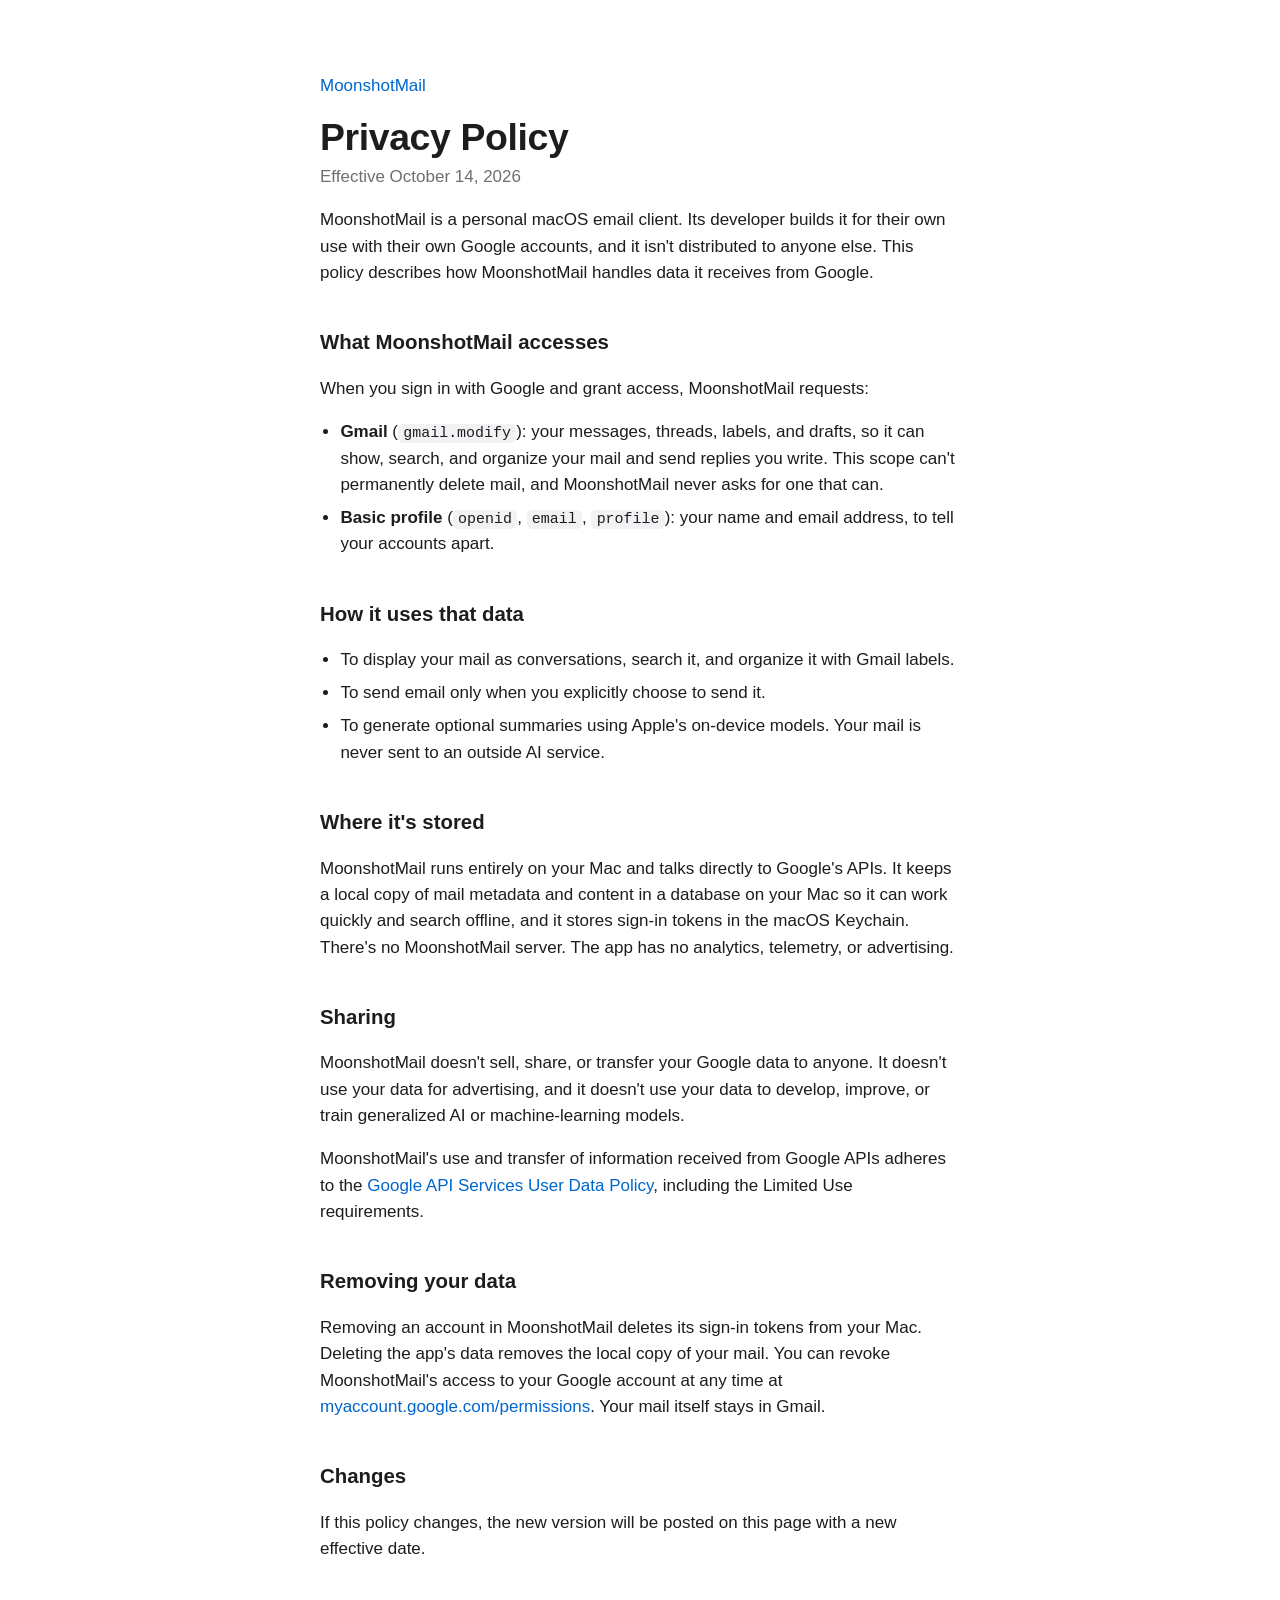
==== privacy.html @ cb2d20f4 "Add MoonshotMail home page and privacy policy Co-Authored-By: Claude Opus 5.5 <noreply@anthropic.com" ====
<!doctype html>
<html lang="en">
<head>
  <meta charset="utf-8">
  <meta name="viewport" content="width=device-width, initial-scale=1">
  <title>MoonshotMail Privacy Policy</title>
  <link rel="stylesheet" href="style.css">
</head>
<body>
  <main>
    <p><a href="./">MoonshotMail</a></p>
    <h1>Privacy Policy</h1>
    <p class="meta">Effective October 14, 2026</p>

    <p>MoonshotMail is a personal macOS email client. Its developer builds it for their own use with their own Google accounts, and it isn't distributed to anyone else. This policy describes how MoonshotMail handles data it receives from Google.</p>

    <h2>What MoonshotMail accesses</h2>
    <p>When you sign in with Google and grant access, MoonshotMail requests:</p>
    <ul>
      <li><strong>Gmail</strong> (<code>gmail.modify</code>): your messages, threads, labels, and drafts, so it can show, search, and organize your mail and send replies you write. This scope can't permanently delete mail, and MoonshotMail never asks for one that can.</li>
      <li><strong>Basic profile</strong> (<code>openid</code>, <code>email</code>, <code>profile</code>): your name and email address, to tell your accounts apart.</li>
    </ul>

    <h2>How it uses that data</h2>
    <ul>
      <li>To display your mail as conversations, search it, and organize it with Gmail labels.</li>
      <li>To send email only when you explicitly choose to send it.</li>
      <li>To generate optional summaries using Apple's on-device models. Your mail is never sent to an outside AI service.</li>
    </ul>

    <h2>Where it's stored</h2>
    <p>MoonshotMail runs entirely on your Mac and talks directly to Google's APIs. It keeps a local copy of mail metadata and content in a database on your Mac so it can work quickly and search offline, and it stores sign-in tokens in the macOS Keychain. There's no MoonshotMail server. The app has no analytics, telemetry, or advertising.</p>

    <h2>Sharing</h2>
    <p>MoonshotMail doesn't sell, share, or transfer your Google data to anyone. It doesn't use your data for advertising, and it doesn't use your data to develop, improve, or train generalized AI or machine-learning models.</p>

    <p>MoonshotMail's use and transfer of information received from Google APIs adheres to the <a href="https://developers.google.com/terms/api-services-user-data-policy">Google API Services User Data Policy</a>, including the Limited Use requirements.</p>

    <h2>Removing your data</h2>
    <p>Removing an account in MoonshotMail deletes its sign-in tokens from your Mac. Deleting the app's data removes the local copy of your mail. You can revoke MoonshotMail's access to your Google account at any time at <a href="https://myaccount.google.com/permissions">myaccount.google.com/permissions</a>. Your mail itself stays in Gmail.</p>

    <h2>Changes</h2>
    <p>If this policy changes, the new version will be posted on this page with a new effective date.</p>
  </main>
</body>
</html>
---- style.css ----
:root {
  color-scheme: light dark;
  --text: #1d1d1f;
  --muted: #6e6e73;
  --bg: #ffffff;
  --link: #0066cc;
  --code-bg: #f2f2f4;
}

@media (prefers-color-scheme: dark) {
  :root {
    --text: #f5f5f7;
    --muted: #a1a1a6;
    --bg: #161617;
    --link: #4aa3ff;
    --code-bg: #2a2a2c;
  }
}

body {
  margin: 0;
  background: var(--bg);
  color: var(--text);
  font: 17px/1.55 -apple-system, BlinkMacSystemFont, "Helvetica Neue", Helvetica, Arial, sans-serif;
}

main {
  max-width: 640px;
  margin: 0 auto;
  padding: 56px 20px 80px;
}

h1 { font-size: 2.2em; line-height: 1.15; margin: 0 0 0.4em; letter-spacing: -0.01em; }
h2 { font-size: 1.2em; margin: 2em 0 0.5em; }
.lede { font-size: 1.2em; color: var(--muted); }
.meta { color: var(--muted); margin-top: -0.6em; }
a { color: var(--link); text-decoration: none; }
a:hover { text-decoration: underline; }
code { background: var(--code-bg); padding: 0.1em 0.35em; border-radius: 5px; font-size: 0.88em; }
ul { padding-left: 1.2em; }
li { margin: 0.4em 0; }
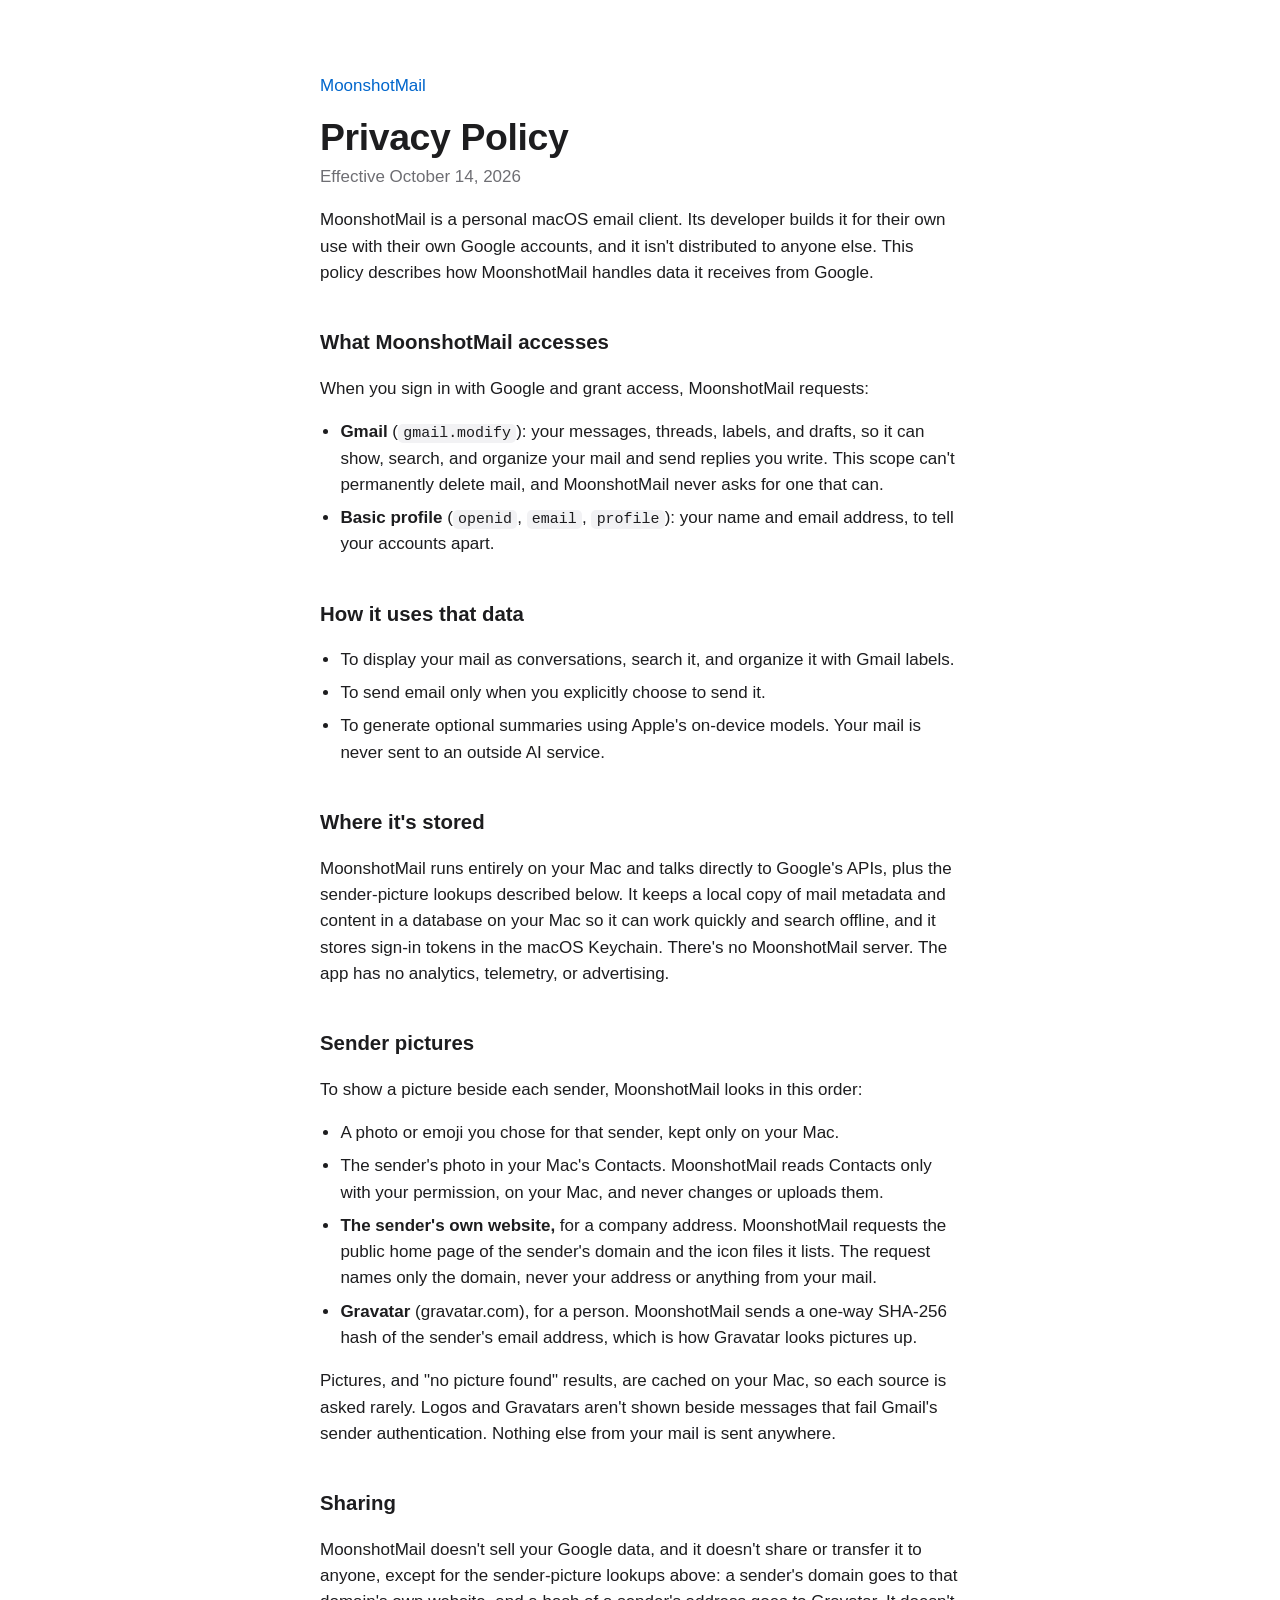
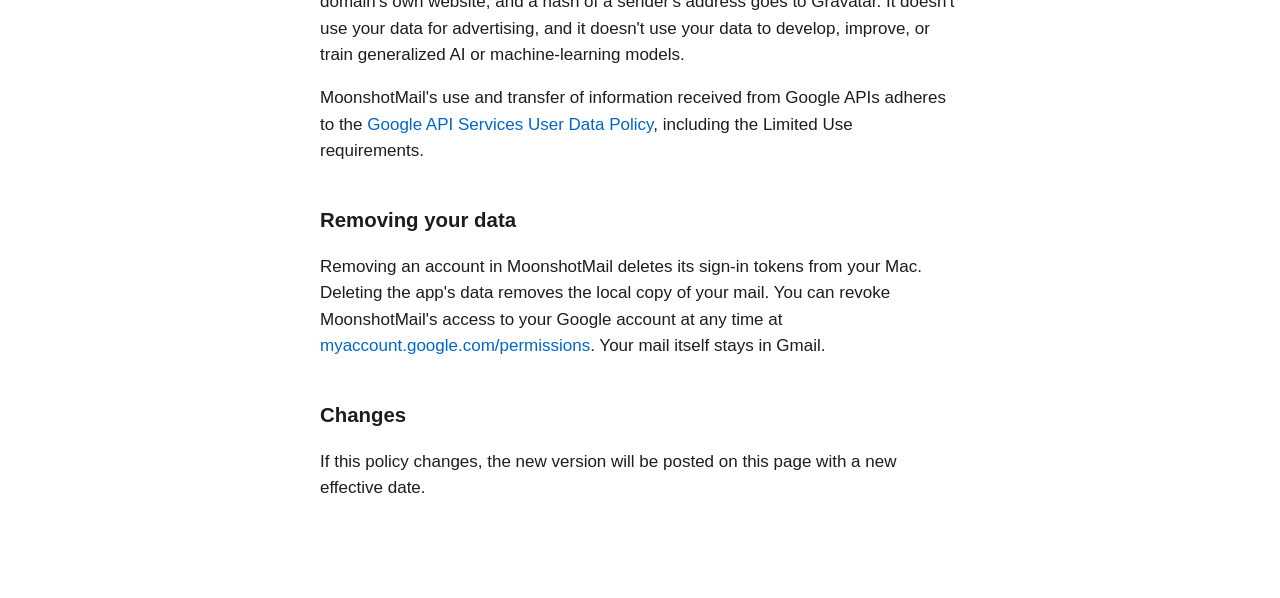
==== commit 7a3fca16: "Privacy policy: disclose sender-picture lookups and Contacts photos Co-Authored-By: Claude Opus 5.5 " ====
--- a/privacy.html
+++ b/privacy.html
@@ -29,10 +29,20 @@
     </ul>
 
     <h2>Where it's stored</h2>
-    <p>MoonshotMail runs entirely on your Mac and talks directly to Google's APIs. It keeps a local copy of mail metadata and content in a database on your Mac so it can work quickly and search offline, and it stores sign-in tokens in the macOS Keychain. There's no MoonshotMail server. The app has no analytics, telemetry, or advertising.</p>
+    <p>MoonshotMail runs entirely on your Mac and talks directly to Google's APIs, plus the sender-picture lookups described below. It keeps a local copy of mail metadata and content in a database on your Mac so it can work quickly and search offline, and it stores sign-in tokens in the macOS Keychain. There's no MoonshotMail server. The app has no analytics, telemetry, or advertising.</p>
+
+    <h2>Sender pictures</h2>
+    <p>To show a picture beside each sender, MoonshotMail looks in this order:</p>
+    <ul>
+      <li>A photo or emoji you chose for that sender, kept only on your Mac.</li>
+      <li>The sender's photo in your Mac's Contacts. MoonshotMail reads Contacts only with your permission, on your Mac, and never changes or uploads them.</li>
+      <li><strong>The sender's own website,</strong> for a company address. MoonshotMail requests the public home page of the sender's domain and the icon files it lists. The request names only the domain, never your address or anything from your mail.</li>
+      <li><strong>Gravatar</strong> (gravatar.com), for a person. MoonshotMail sends a one-way SHA-256 hash of the sender's email address, which is how Gravatar looks pictures up.</li>
+    </ul>
+    <p>Pictures, and "no picture found" results, are cached on your Mac, so each source is asked rarely. Logos and Gravatars aren't shown beside messages that fail Gmail's sender authentication. Nothing else from your mail is sent anywhere.</p>
 
     <h2>Sharing</h2>
-    <p>MoonshotMail doesn't sell, share, or transfer your Google data to anyone. It doesn't use your data for advertising, and it doesn't use your data to develop, improve, or train generalized AI or machine-learning models.</p>
+    <p>MoonshotMail doesn't sell your Google data, and it doesn't share or transfer it to anyone, except for the sender-picture lookups above: a sender's domain goes to that domain's own website, and a hash of a sender's address goes to Gravatar. It doesn't use your data for advertising, and it doesn't use your data to develop, improve, or train generalized AI or machine-learning models.</p>
 
     <p>MoonshotMail's use and transfer of information received from Google APIs adheres to the <a href="https://developers.google.com/terms/api-services-user-data-policy">Google API Services User Data Policy</a>, including the Limited Use requirements.</p>
 
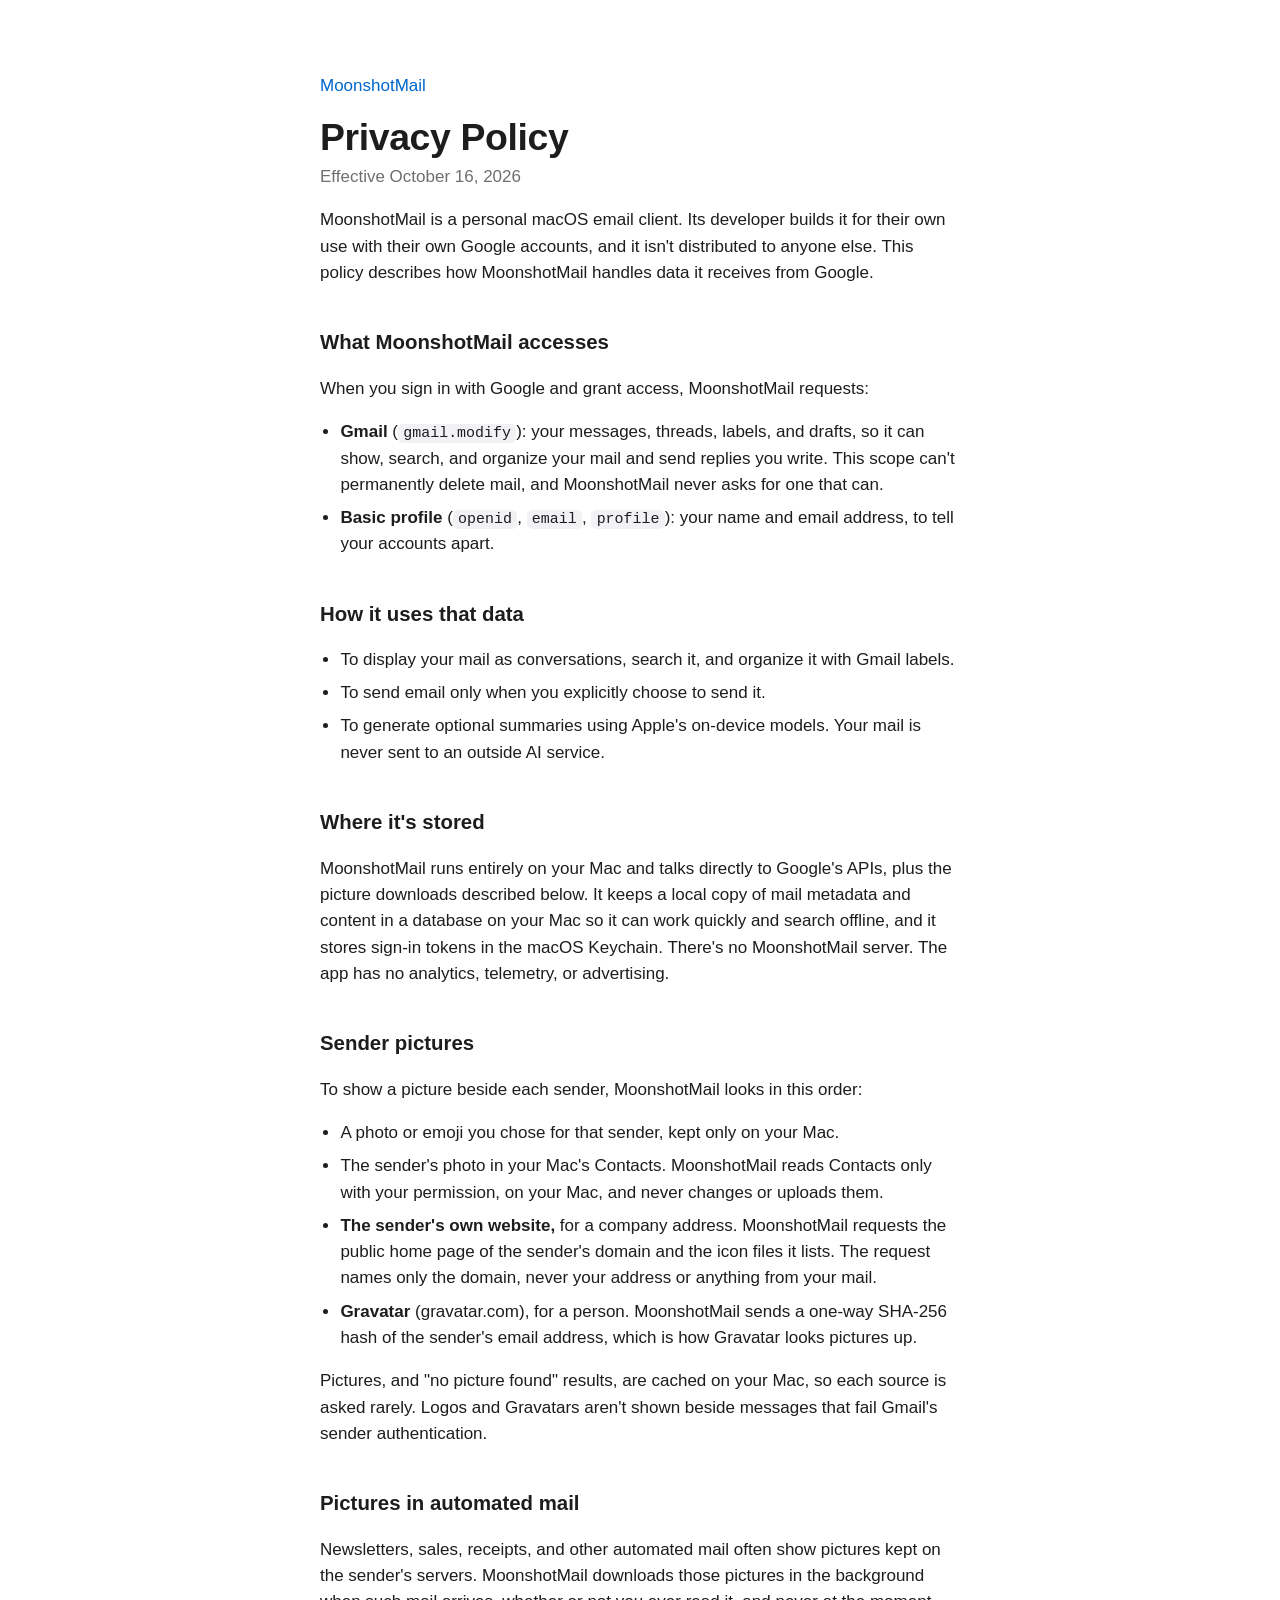
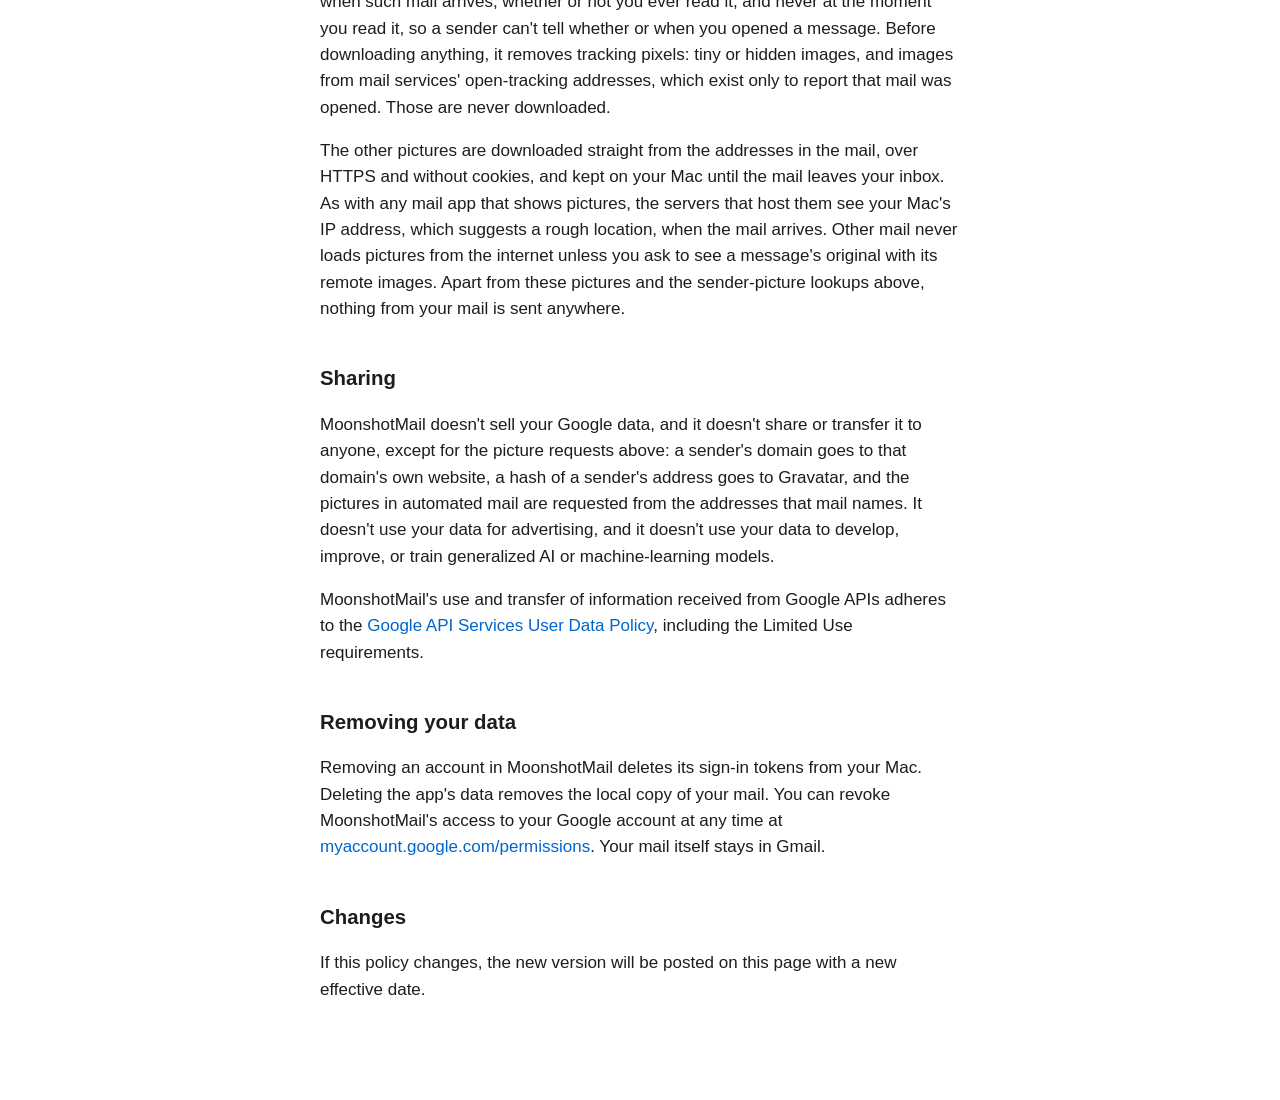
==== commit 1271e80c: "Privacy policy: pictures in automated mail MoonshotMail now downloads the pictures in newsletters, s" ====
--- a/privacy.html
+++ b/privacy.html
@@ -10,7 +10,7 @@
   <main>
     <p><a href="./">MoonshotMail</a></p>
     <h1>Privacy Policy</h1>
-    <p class="meta">Effective October 14, 2026</p>
+    <p class="meta">Effective October 16, 2026</p>
 
     <p>MoonshotMail is a personal macOS email client. Its developer builds it for their own use with their own Google accounts, and it isn't distributed to anyone else. This policy describes how MoonshotMail handles data it receives from Google.</p>
 
@@ -29,7 +29,7 @@
     </ul>
 
     <h2>Where it's stored</h2>
-    <p>MoonshotMail runs entirely on your Mac and talks directly to Google's APIs, plus the sender-picture lookups described below. It keeps a local copy of mail metadata and content in a database on your Mac so it can work quickly and search offline, and it stores sign-in tokens in the macOS Keychain. There's no MoonshotMail server. The app has no analytics, telemetry, or advertising.</p>
+    <p>MoonshotMail runs entirely on your Mac and talks directly to Google's APIs, plus the picture downloads described below. It keeps a local copy of mail metadata and content in a database on your Mac so it can work quickly and search offline, and it stores sign-in tokens in the macOS Keychain. There's no MoonshotMail server. The app has no analytics, telemetry, or advertising.</p>
 
     <h2>Sender pictures</h2>
     <p>To show a picture beside each sender, MoonshotMail looks in this order:</p>
@@ -39,10 +39,14 @@
       <li><strong>The sender's own website,</strong> for a company address. MoonshotMail requests the public home page of the sender's domain and the icon files it lists. The request names only the domain, never your address or anything from your mail.</li>
       <li><strong>Gravatar</strong> (gravatar.com), for a person. MoonshotMail sends a one-way SHA-256 hash of the sender's email address, which is how Gravatar looks pictures up.</li>
     </ul>
-    <p>Pictures, and "no picture found" results, are cached on your Mac, so each source is asked rarely. Logos and Gravatars aren't shown beside messages that fail Gmail's sender authentication. Nothing else from your mail is sent anywhere.</p>
+    <p>Pictures, and "no picture found" results, are cached on your Mac, so each source is asked rarely. Logos and Gravatars aren't shown beside messages that fail Gmail's sender authentication.</p>
+
+    <h2>Pictures in automated mail</h2>
+    <p>Newsletters, sales, receipts, and other automated mail often show pictures kept on the sender's servers. MoonshotMail downloads those pictures in the background when such mail arrives, whether or not you ever read it, and never at the moment you read it, so a sender can't tell whether or when you opened a message. Before downloading anything, it removes tracking pixels: tiny or hidden images, and images from mail services' open-tracking addresses, which exist only to report that mail was opened. Those are never downloaded.</p>
+    <p>The other pictures are downloaded straight from the addresses in the mail, over HTTPS and without cookies, and kept on your Mac until the mail leaves your inbox. As with any mail app that shows pictures, the servers that host them see your Mac's IP address, which suggests a rough location, when the mail arrives. Other mail never loads pictures from the internet unless you ask to see a message's original with its remote images. Apart from these pictures and the sender-picture lookups above, nothing from your mail is sent anywhere.</p>
 
     <h2>Sharing</h2>
-    <p>MoonshotMail doesn't sell your Google data, and it doesn't share or transfer it to anyone, except for the sender-picture lookups above: a sender's domain goes to that domain's own website, and a hash of a sender's address goes to Gravatar. It doesn't use your data for advertising, and it doesn't use your data to develop, improve, or train generalized AI or machine-learning models.</p>
+    <p>MoonshotMail doesn't sell your Google data, and it doesn't share or transfer it to anyone, except for the picture requests above: a sender's domain goes to that domain's own website, a hash of a sender's address goes to Gravatar, and the pictures in automated mail are requested from the addresses that mail names. It doesn't use your data for advertising, and it doesn't use your data to develop, improve, or train generalized AI or machine-learning models.</p>
 
     <p>MoonshotMail's use and transfer of information received from Google APIs adheres to the <a href="https://developers.google.com/terms/api-services-user-data-policy">Google API Services User Data Policy</a>, including the Limited Use requirements.</p>
 
